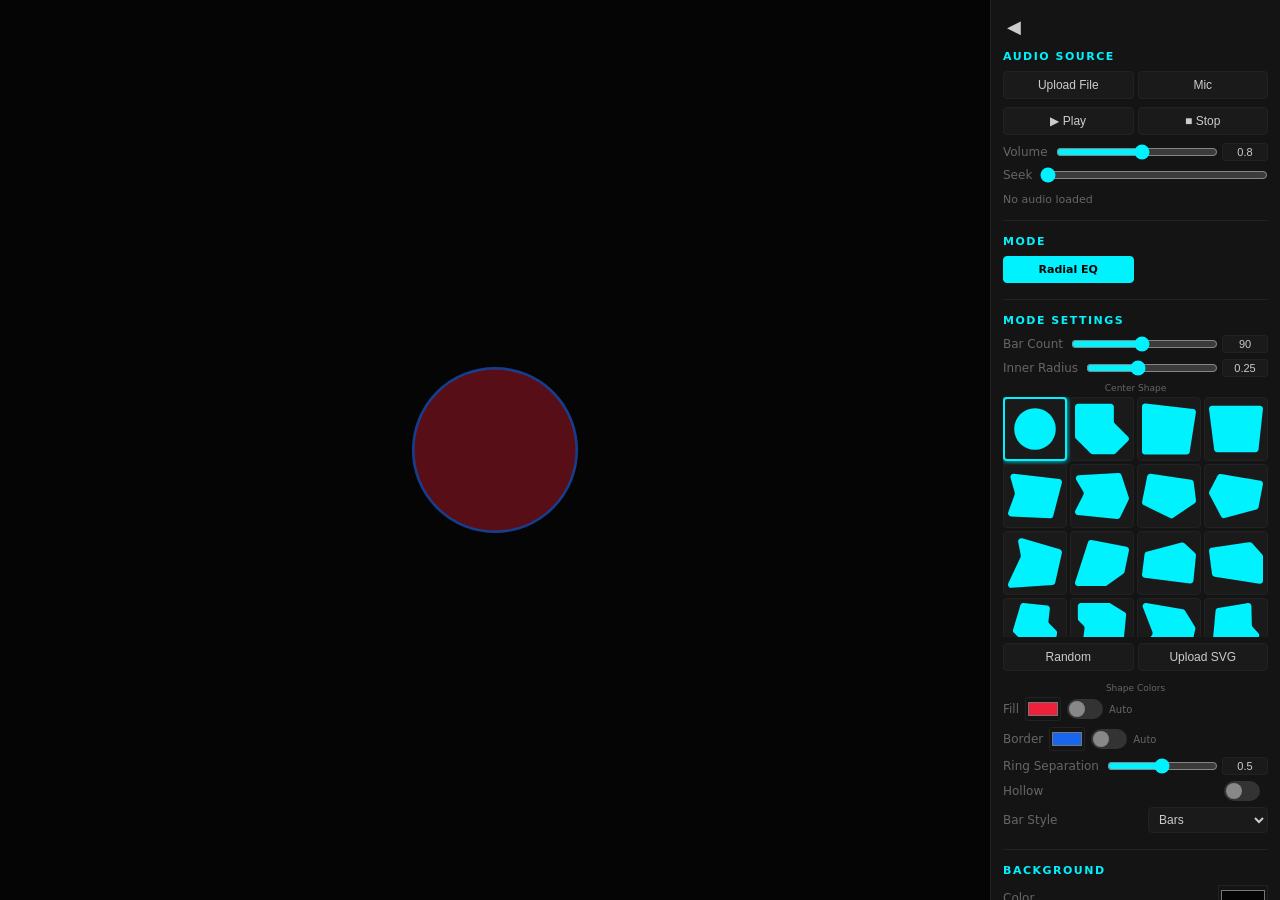
==== index.html @ 2e1327be "Initial commit" ====
<!DOCTYPE html>
<html lang="en">
<head>
    <meta charset="UTF-8">
    <meta name="viewport" content="width=device-width, initial-scale=1.0">
    <meta http-equiv="Cache-Control" content="no-cache, no-store, must-revalidate">
    <meta http-equiv="Pragma" content="no-cache">
    <meta http-equiv="Expires" content="0">
    <title>Twill 9000 Stage</title>
    <link rel="icon" type="image/svg+xml" href="data:image/svg+xml,<svg xmlns='http://www.w3.org/2000/svg' viewBox='0 0 100 100'><text y='.9em' font-size='90'>🎵</text></svg>">
    <link rel="stylesheet" href="css/visualizer.css">
</head>
<body>
    <canvas id="canvas"></canvas>
    <div id="sidebar">
        <button id="toggle-sidebar" title="Toggle sidebar">◀</button>
        <div class="panel-content">

        <div class="section">
            <h3>Audio Source</h3>
            <div class="btn-row">
                <button class="btn" id="btn-upload">Upload File</button>
                <button class="btn" id="btn-mic">Mic</button>
            </div>
            <div class="btn-row">
                <button class="btn" id="btn-play">▶ Play</button>
                <button class="btn" id="btn-stop">■ Stop</button>
            </div>
            <div class="row"><label>Volume</label><input type="range" id="vol-slider" min="0" max="1.5" step="0.05" value="0.8"><input type="number" id="vol-slider-num" min="0" max="1.5" step="0.05" value="0.8"></div>
            <div class="row"><label>Seek</label><input type="range" id="seek-bar" min="0" max="100" value="0" step="0.1"></div>
            <div class="status" id="status-text">No audio loaded</div>
            <input type="file" id="file-input" accept="audio/*,.json">
        </div>

        <div class="section">
            <h3>Mode</h3>
            <div class="mode-grid" id="mode-grid"></div>
        </div>

        <div class="section" id="mode-settings-section">
            <h3>Mode Settings</h3>
            <div class="mode-settings active" data-mode="0">
                <div class="row"><label>Bar Count</label><input type="range" id="s-radial-bars" min="6" max="180" step="2" value="90"><input type="number" id="s-radial-bars-num" min="6" max="180" step="2" value="90"></div>
                <div class="row"><label>Inner Radius</label><input type="range" id="s-radial-radius" min="0.1" max="0.5" step="0.05" value="0.25"><input type="number" id="s-radial-radius-num" min="0.1" max="0.5" step="0.05" value="0.25"></div>
                <div class="shape-label">Center Shape</div>
                <div class="shape-grid" id="shape-grid"></div>
                <div class="btn-row">
                    <button class="btn" id="btn-shape-random">Random</button>
                    <button class="btn" id="btn-shape-upload">Upload SVG</button>
                </div>
                <input type="file" id="svg-file-input" accept=".svg" style="display:none;">
                <div class="shape-label" style="margin-top:8px;">Shape Colors</div>
                <div class="color-row">
                    <label>Fill</label>
                    <input type="color" id="s-shape-fill-color" value="#ef213a">
                    <label class="toggle"><input type="checkbox" id="s-shape-fill-auto"><span></span></label>
                    <label style="font-size:10px;color:var(--dim)">Auto</label>
                </div>
                <div class="color-row">
                    <label>Border</label>
                    <input type="color" id="s-shape-stroke-color" value="#1866ee">
                    <label class="toggle"><input type="checkbox" id="s-shape-stroke-auto"><span></span></label>
                    <label style="font-size:10px;color:var(--dim)">Auto</label>
                </div>
                <div class="row"><label>Ring Separation</label><input type="range" id="s-ring-separation" min="0" max="1" step="0.05" value="0.5"><input type="number" id="s-ring-separation-num" min="0" max="1" step="0.05" value="0.5"></div>
                <div class="row"><label>Hollow</label><label class="toggle"><input type="checkbox" id="s-hollow"><span></span></label></div>
                <div class="row"><label>Bar Style</label>
                    <select id="s-bar-style">
                        <option value="bars">Bars</option>
                        <option value="mirror">Mirror</option>
                    </select>
                </div>
            </div>
        </div>

        <div class="section">
            <h3>Background</h3>
            <div class="row"><label>Color</label><input type="color" id="s-bg-color" value="#050505" style="width:50px;height:26px;border:1px solid var(--border);background:none;cursor:pointer;"></div>
            <button class="btn" id="btn-bg-image">Set Background Image</button>
            <button class="btn" id="btn-bg-clear" style="display:none;">Clear Background Image</button>
            <input type="file" id="bg-file-input" accept="image/*">
        </div>

        <div class="section">
            <h3>Visual FX</h3>
            <div class="row"><label>Show Bars</label><label class="toggle"><input type="checkbox" id="s-fx-show-bars" checked><span></span></label></div>
            <div class="row"><label>Rotate</label><label class="toggle"><input type="checkbox" id="s-fx-rotate"><span></span></label></div>
            <div class="row"><label>Rotate Speed</label><input type="range" id="s-fx-rotate-speed" min="0.05" max="2.0" step="0.05" value="0.3"><input type="number" id="s-fx-rotate-speed-num" min="0.05" max="2.0" step="0.05" value="0.3"></div>
            <div class="row"><label>Glow</label><label class="toggle"><input type="checkbox" id="s-fx-glow"><span></span></label></div>
            <div class="row"><label>Glow Strength</label><input type="range" id="s-fx-glow-strength" min="5" max="60" step="1" value="20"><input type="number" id="s-fx-glow-strength-num" min="5" max="60" step="1" value="20"></div>
            <div class="row"><label>Motion Trails</label><label class="toggle"><input type="checkbox" id="s-fx-trails"><span></span></label></div>
            <div class="row"><label>Trail Fade</label><input type="range" id="s-fx-trail-alpha" min="0.02" max="0.4" step="0.01" value="0.12"><input type="number" id="s-fx-trail-alpha-num" min="0.02" max="0.4" step="0.01" value="0.12"></div>
            <div class="row"><label>Pulse Rings</label><label class="toggle"><input type="checkbox" id="s-fx-pulse-rings"><span></span></label></div>
            <div class="row"><label>Particles</label><label class="toggle"><input type="checkbox" id="s-fx-particles"><span></span></label></div>
            <div class="row"><label>Gradient Bars</label><label class="toggle"><input type="checkbox" id="s-fx-gradient-bars"><span></span></label></div>
            <div class="row"><label>Bar Width</label><input type="range" id="s-fx-bar-width" min="1" max="30" step="1" value="4"><input type="number" id="s-fx-bar-width-num" min="1" max="30" step="1" value="4"></div>
            <div class="row"><label>Rounded Bars</label><label class="toggle"><input type="checkbox" id="s-fx-rounded-bars"><span></span></label></div>
            <div class="row"><label>Vignette</label><label class="toggle"><input type="checkbox" id="s-fx-vignette"><span></span></label></div>
            <div class="row"><label>BG Pulse</label><label class="toggle"><input type="checkbox" id="s-fx-bg-pulse"><span></span></label></div>
        </div>

        <div class="section">
            <h3>Voice / Audio</h3>
            <div class="row"><label>Voice Mode</label><label class="toggle"><input type="checkbox" id="s-voice-mode" checked><span></span></label></div>
            <div class="row"><label>Sensitivity</label><input type="range" id="s-sensitivity" min="0.1" max="4.0" step="0.1" value="1.5"><input type="number" id="s-sensitivity-num" min="0.1" max="4.0" step="0.1" value="1.5"></div>
            <div class="row"><label>Smoothing</label><input type="range" id="s-smoothing" min="0.5" max="0.98" step="0.01" value="0.92"><input type="number" id="s-smoothing-num" min="0.5" max="0.98" step="0.01" value="0.92"></div>
            <div class="row"><label>Palette</label>
                <select id="s-palette">
                    <option value="cyan">Cyan / Pink</option>
                    <option value="fire">Fire</option>
                    <option value="ocean">Ocean</option>
                    <option value="sunset">Sunset</option>
                    <option value="arctic">Arctic</option>
                    <option value="gold">Gold</option>
                    <option value="white">White</option>
                </select>
            </div>
        </div>

        <div class="section">
            <h3>Export</h3>
            <button class="btn" id="btn-screenshot">Screenshot (PNG)</button>
            <button class="btn" id="btn-screenshot-alpha">Screenshot (Transparent)</button>
            <button class="btn" id="btn-record-video">Record Video</button>
            <button class="btn" id="btn-record-png">Record PNG Sequence</button>
            <button class="btn" id="btn-export-json">Export Frame Data (JSON)</button>
            <div class="status" id="export-status"></div>
        </div>

        <div class="status" style="text-align:center;margin-top:8px;">Twill 9000 Stage v3.0</div>
        </div>
    </div>

    <div id="drop-overlay">Drop audio file here</div>
    <div id="toast-container"></div>

    <!-- Scripts loaded in dependency order -->
    <script src="js/config.js"></script>
    <script src="js/audio.js"></script>
    <script src="js/visualizer-engine.js"></script>
    <script src="js/exporter.js"></script>
    <script src="js/ui.js"></script>
    <script src="js/app.js"></script>
</body>
</html>
---- css/visualizer.css ----
/* ============================================================
   VISUALIZER APP STYLES - Twill 9000
   ============================================================ */

* { margin:0; padding:0; box-sizing:border-box; }
:root { --bg:#0a0a0a; --panel:#141414; --border:#222; --text:#ccc; --dim:#666; --accent:#00f2ff; }
body { background:var(--bg); color:var(--text); font-family:'Segoe UI',system-ui,sans-serif; display:flex; flex-direction:row; height:100vh; overflow:hidden; width:100vw; }
#canvas { flex:1; display:block; background:#000; min-width:0; }
#sidebar { width:290px; min-width:290px; background:var(--panel); border-left:1px solid var(--border); overflow-y:auto; flex-shrink:0; padding:12px; font-size:13px; z-index:10; }
#sidebar.collapsed { width:40px; padding:4px; }
#sidebar.collapsed .panel-content { display:none; }
#toggle-sidebar { background:none; border:none; color:var(--text); cursor:pointer; font-size:18px; display:block; margin-bottom:8px; padding:4px; }
.section { margin-bottom:14px; border-bottom:1px solid var(--border); padding-bottom:10px; }
.section:last-child { border-bottom:none; }
.section h3 { font-size:11px; text-transform:uppercase; letter-spacing:1.5px; color:var(--accent); margin-bottom:8px; font-weight:700; }
.row { display:flex; justify-content:space-between; align-items:center; margin-bottom:6px; flex-wrap:nowrap; }
.row label { font-size:12px; color:var(--dim); flex-shrink:0; margin-right:8px; }
.row select { background:#1a1a1a; color:var(--text); border:1px solid var(--border); border-radius:4px; padding:4px 6px; font-size:12px; width:120px; }
.row input[type=range] { flex:1; min-width:50px; accent-color:var(--accent); }
.row input[type=number] { width:46px; flex-shrink:0; background:#1a1a1a; color:var(--text); border:1px solid var(--border); border-radius:3px; padding:2px 3px; font-size:11px; text-align:center; margin-left:4px; -moz-appearance:textfield; }
.row input[type=number]::-webkit-inner-spin-button, .row input[type=number]::-webkit-outer-spin-button { -webkit-appearance:none; margin:0; }
.btn { background:#1a1a1a; color:var(--text); border:1px solid var(--border); border-radius:4px; padding:6px 10px; cursor:pointer; font-size:12px; width:100%; margin-bottom:4px; text-align:center; }
.btn:hover { background:#252525; border-color:var(--accent); }
.btn.active { background:var(--accent); color:#000; border-color:var(--accent); }
.btn-row { display:flex; gap:4px; margin-bottom:4px; }
.btn-row .btn { flex:1; }
.mode-grid { display:grid; grid-template-columns:1fr 1fr; gap:4px; margin-bottom:6px; }
.mode-btn { background:#1a1a1a; border:1px solid var(--border); border-radius:4px; padding:6px 4px; cursor:pointer; color:var(--text); font-size:11px; text-align:center; }
.mode-btn:hover { border-color:var(--accent); }
.mode-btn.active { background:var(--accent); color:#000; border-color:var(--accent); font-weight:700; }
.shape-grid { display:grid; grid-template-columns:repeat(4, 1fr); gap:3px; margin-bottom:6px; max-height:240px; overflow-y:auto; }
.shape-thumb { background:#1a1a1a; border:1px solid var(--border); border-radius:4px; padding:4px; cursor:pointer; display:flex; align-items:center; justify-content:center; aspect-ratio:1; color:var(--shape-color, var(--accent)); }
.shape-thumb:hover { border-color:var(--accent); }
.shape-thumb.active { border-color:var(--accent); border-width:2px; box-shadow:0 0 6px var(--accent); }
.shape-thumb svg { width:100%; height:100%; }
.shape-label { font-size:9px; color:var(--dim); text-align:center; margin-bottom:4px; }
.color-row { display:flex; align-items:center; gap:6px; margin-bottom:6px; }
.color-row label { font-size:12px; color:var(--dim); flex-shrink:0; }
.color-row input[type=color] { width:36px; height:24px; border:1px solid var(--border); background:none; cursor:pointer; border-radius:3px; }
.toggle { position:relative; width:36px; height:20px; }
.toggle input { display:none; }
.toggle span { position:absolute; inset:0; background:#333; border-radius:10px; cursor:pointer; transition:.2s; }
.toggle span:after { content:''; position:absolute; width:16px; height:16px; border-radius:50%; background:#888; left:2px; top:2px; transition:.2s; }
.toggle input:checked+span { background:var(--accent); }
.toggle input:checked+span:after { transform:translateX(16px); background:#fff; }
.status { font-size:11px; color:var(--dim); padding:4px 0; }
.mode-settings { display:none; }
.mode-settings.active { display:block; }
input[type=file] { display:none; }
#toast-container { position:fixed; top:12px; right:310px; z-index:100; }
.toast { background:#222; color:#fff; padding:8px 14px; border-radius:4px; margin-bottom:6px; font-size:12px; animation:fadeout 3s forwards; }
@keyframes fadeout { 0%,70%{opacity:1} 100%{opacity:0} }
#drop-overlay { display:none; position:fixed; inset:0; background:rgba(0,242,255,0.08); border:3px dashed var(--accent); z-index:200; align-items:center; justify-content:center; font-size:20px; color:var(--accent); }
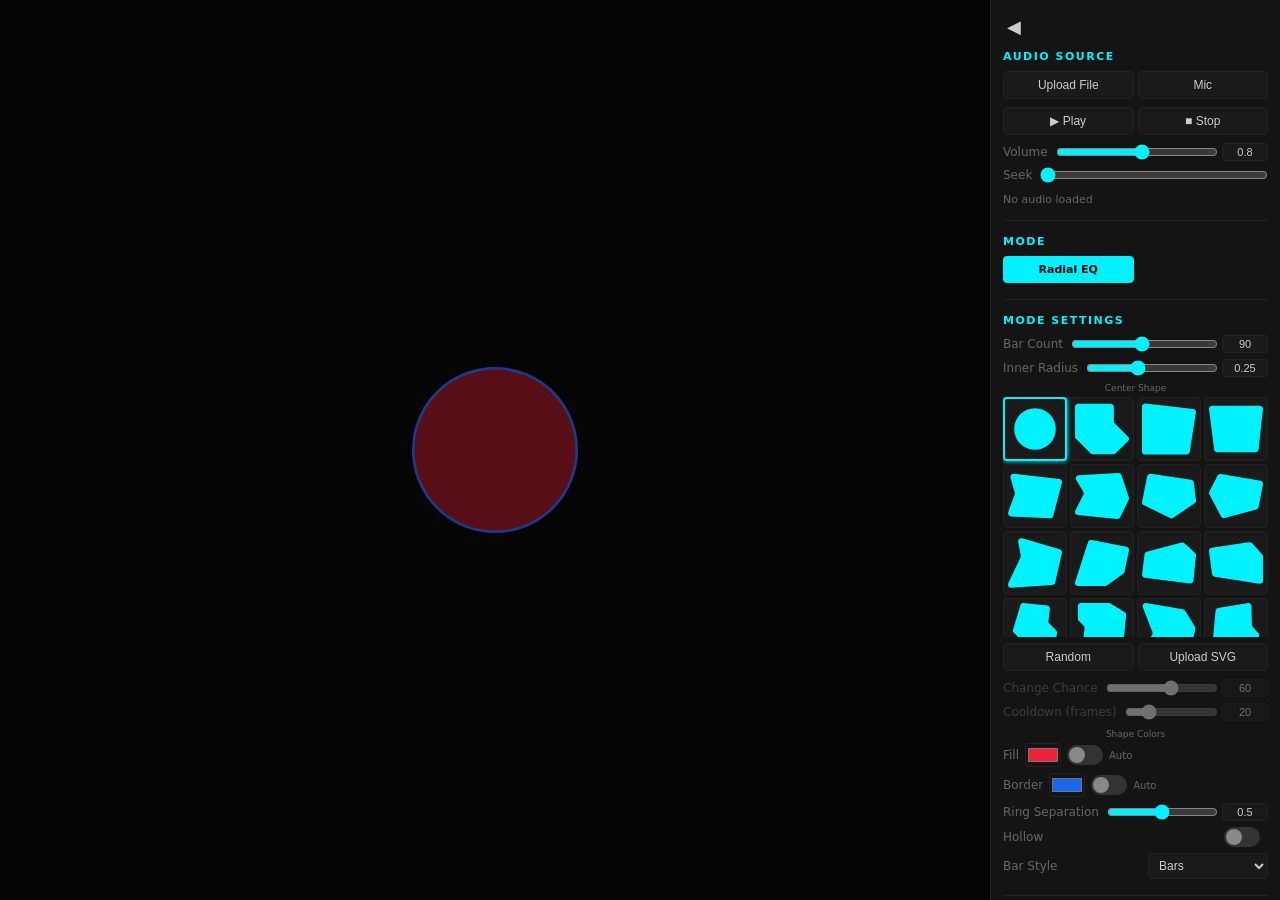
==== commit 4b683458: "Refine random shape controls and gating" ====
--- a/index.html
+++ b/index.html
@@ -48,6 +48,8 @@
                     <button class="btn" id="btn-shape-random">Random</button>
                     <button class="btn" id="btn-shape-upload">Upload SVG</button>
                 </div>
+                <div class="row" id="row-random-change-chance"><label>Change Chance</label><input type="range" id="s-random-change-chance" min="0" max="100" step="1" value="60"><input type="number" id="s-random-change-chance-num" min="0" max="100" step="1" value="60"></div>
+                <div class="row" id="row-random-change-cooldown"><label>Cooldown (frames)</label><input type="range" id="s-random-change-cooldown" min="1" max="90" step="1" value="20"><input type="number" id="s-random-change-cooldown-num" min="1" max="90" step="1" value="20"></div>
                 <input type="file" id="svg-file-input" accept=".svg" style="display:none;">
                 <div class="shape-label" style="margin-top:8px;">Shape Colors</div>
                 <div class="color-row">
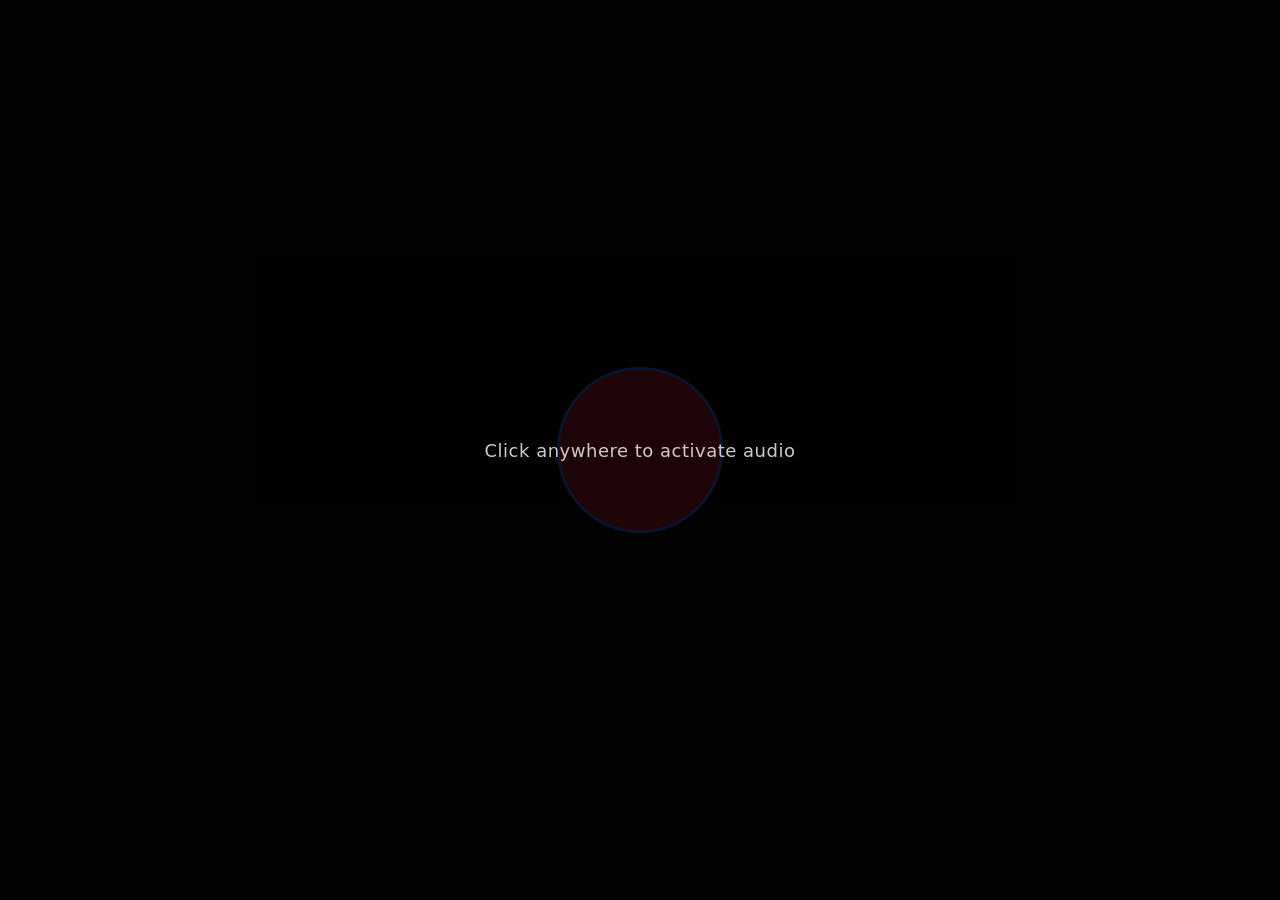
==== commit 619ea1b7: "feat: split stage and control surfaces, add postMessage bridge Splits Twill 9000 into two entrypoint" ====
--- a/index.html
+++ b/index.html
@@ -3,145 +3,46 @@
 <head>
     <meta charset="UTF-8">
     <meta name="viewport" content="width=device-width, initial-scale=1.0">
-    <meta http-equiv="Cache-Control" content="no-cache, no-store, must-revalidate">
-    <meta http-equiv="Pragma" content="no-cache">
-    <meta http-equiv="Expires" content="0">
-    <title>Twill 9000 Stage</title>
-    <link rel="icon" type="image/svg+xml" href="data:image/svg+xml,<svg xmlns='http://www.w3.org/2000/svg' viewBox='0 0 100 100'><text y='.9em' font-size='90'>🎵</text></svg>">
-    <link rel="stylesheet" href="css/visualizer.css">
+    <title>Twill 9000</title>
+    <!--
+        Twill 9000 has two surfaces:
+          /stage.html   - audience-facing canvas, no chrome
+          /control.html - authoring UI (shape picker, FX, export)
+
+        By default, `/` redirects to /stage.html so that any tool
+        (e.g. interactive_presenter's AI_VISUALIZER_URL) pointing at
+        the root lands on the clean audience surface. Append
+        ?mode=control to route to the authoring UI instead.
+    -->
+    <script>
+        (function () {
+            var params = new URLSearchParams(window.location.search);
+            var mode = params.get('mode');
+            var target = mode === 'control' ? 'control.html' : 'stage.html';
+            // Preserve the rest of the query string.
+            params.delete('mode');
+            var suffix = params.toString();
+            window.location.replace(target + (suffix ? '?' + suffix : ''));
+        })();
+    </script>
+    <meta http-equiv="refresh" content="0; url=stage.html">
+    <style>
+        body {
+            margin: 0; padding: 0;
+            display: flex; align-items: center; justify-content: center;
+            height: 100vh;
+            font-family: system-ui, -apple-system, 'Segoe UI', sans-serif;
+            background: #0a0a0a; color: #ccc;
+        }
+        a { color: #00f2ff; text-decoration: none; margin: 0 12px; }
+        a:hover { text-decoration: underline; }
+    </style>
 </head>
 <body>
-    <canvas id="canvas"></canvas>
-    <div id="sidebar">
-        <button id="toggle-sidebar" title="Toggle sidebar">◀</button>
-        <div class="panel-content">
-
-        <div class="section">
-            <h3>Audio Source</h3>
-            <div class="btn-row">
-                <button class="btn" id="btn-upload">Upload File</button>
-                <button class="btn" id="btn-mic">Mic</button>
-            </div>
-            <div class="btn-row">
-                <button class="btn" id="btn-play">▶ Play</button>
-                <button class="btn" id="btn-stop">■ Stop</button>
-            </div>
-            <div class="row"><label>Volume</label><input type="range" id="vol-slider" min="0" max="1.5" step="0.05" value="0.8"><input type="number" id="vol-slider-num" min="0" max="1.5" step="0.05" value="0.8"></div>
-            <div class="row"><label>Seek</label><input type="range" id="seek-bar" min="0" max="100" value="0" step="0.1"></div>
-            <div class="status" id="status-text">No audio loaded</div>
-            <input type="file" id="file-input" accept="audio/*,.json">
-        </div>
-
-        <div class="section">
-            <h3>Mode</h3>
-            <div class="mode-grid" id="mode-grid"></div>
-        </div>
-
-        <div class="section" id="mode-settings-section">
-            <h3>Mode Settings</h3>
-            <div class="mode-settings active" data-mode="0">
-                <div class="row"><label>Bar Count</label><input type="range" id="s-radial-bars" min="6" max="180" step="2" value="90"><input type="number" id="s-radial-bars-num" min="6" max="180" step="2" value="90"></div>
-                <div class="row"><label>Inner Radius</label><input type="range" id="s-radial-radius" min="0.1" max="0.5" step="0.05" value="0.25"><input type="number" id="s-radial-radius-num" min="0.1" max="0.5" step="0.05" value="0.25"></div>
-                <div class="shape-label">Center Shape</div>
-                <div class="shape-grid" id="shape-grid"></div>
-                <div class="btn-row">
-                    <button class="btn" id="btn-shape-random">Random</button>
-                    <button class="btn" id="btn-shape-upload">Upload SVG</button>
-                </div>
-                <div class="row" id="row-random-change-chance"><label>Change Chance</label><input type="range" id="s-random-change-chance" min="0" max="100" step="1" value="60"><input type="number" id="s-random-change-chance-num" min="0" max="100" step="1" value="60"></div>
-                <div class="row" id="row-random-change-cooldown"><label>Cooldown (frames)</label><input type="range" id="s-random-change-cooldown" min="1" max="90" step="1" value="20"><input type="number" id="s-random-change-cooldown-num" min="1" max="90" step="1" value="20"></div>
-                <input type="file" id="svg-file-input" accept=".svg" style="display:none;">
-                <div class="shape-label" style="margin-top:8px;">Shape Colors</div>
-                <div class="color-row">
-                    <label>Fill</label>
-                    <input type="color" id="s-shape-fill-color" value="#ef213a">
-                    <label class="toggle"><input type="checkbox" id="s-shape-fill-auto"><span></span></label>
-                    <label style="font-size:10px;color:var(--dim)">Auto</label>
-                </div>
-                <div class="color-row">
-                    <label>Border</label>
-                    <input type="color" id="s-shape-stroke-color" value="#1866ee">
-                    <label class="toggle"><input type="checkbox" id="s-shape-stroke-auto"><span></span></label>
-                    <label style="font-size:10px;color:var(--dim)">Auto</label>
-                </div>
-                <div class="row"><label>Ring Separation</label><input type="range" id="s-ring-separation" min="0" max="1" step="0.05" value="0.5"><input type="number" id="s-ring-separation-num" min="0" max="1" step="0.05" value="0.5"></div>
-                <div class="row"><label>Hollow</label><label class="toggle"><input type="checkbox" id="s-hollow"><span></span></label></div>
-                <div class="row"><label>Bar Style</label>
-                    <select id="s-bar-style">
-                        <option value="bars">Bars</option>
-                        <option value="mirror">Mirror</option>
-                    </select>
-                </div>
-            </div>
-        </div>
-
-        <div class="section">
-            <h3>Background</h3>
-            <div class="row"><label>Color</label><input type="color" id="s-bg-color" value="#050505" style="width:50px;height:26px;border:1px solid var(--border);background:none;cursor:pointer;"></div>
-            <button class="btn" id="btn-bg-image">Set Background Image</button>
-            <button class="btn" id="btn-bg-clear" style="display:none;">Clear Background Image</button>
-            <input type="file" id="bg-file-input" accept="image/*">
-        </div>
-
-        <div class="section">
-            <h3>Visual FX</h3>
-            <div class="row"><label>Show Bars</label><label class="toggle"><input type="checkbox" id="s-fx-show-bars" checked><span></span></label></div>
-            <div class="row"><label>Rotate</label><label class="toggle"><input type="checkbox" id="s-fx-rotate"><span></span></label></div>
-            <div class="row"><label>Rotate Speed</label><input type="range" id="s-fx-rotate-speed" min="0.05" max="2.0" step="0.05" value="0.3"><input type="number" id="s-fx-rotate-speed-num" min="0.05" max="2.0" step="0.05" value="0.3"></div>
-            <div class="row"><label>Glow</label><label class="toggle"><input type="checkbox" id="s-fx-glow"><span></span></label></div>
-            <div class="row"><label>Glow Strength</label><input type="range" id="s-fx-glow-strength" min="5" max="60" step="1" value="20"><input type="number" id="s-fx-glow-strength-num" min="5" max="60" step="1" value="20"></div>
-            <div class="row"><label>Motion Trails</label><label class="toggle"><input type="checkbox" id="s-fx-trails"><span></span></label></div>
-            <div class="row"><label>Trail Fade</label><input type="range" id="s-fx-trail-alpha" min="0.02" max="0.4" step="0.01" value="0.12"><input type="number" id="s-fx-trail-alpha-num" min="0.02" max="0.4" step="0.01" value="0.12"></div>
-            <div class="row"><label>Pulse Rings</label><label class="toggle"><input type="checkbox" id="s-fx-pulse-rings"><span></span></label></div>
-            <div class="row"><label>Particles</label><label class="toggle"><input type="checkbox" id="s-fx-particles"><span></span></label></div>
-            <div class="row"><label>Gradient Bars</label><label class="toggle"><input type="checkbox" id="s-fx-gradient-bars"><span></span></label></div>
-            <div class="row"><label>Bar Width</label><input type="range" id="s-fx-bar-width" min="1" max="30" step="1" value="4"><input type="number" id="s-fx-bar-width-num" min="1" max="30" step="1" value="4"></div>
-            <div class="row"><label>Rounded Bars</label><label class="toggle"><input type="checkbox" id="s-fx-rounded-bars"><span></span></label></div>
-            <div class="row"><label>Vignette</label><label class="toggle"><input type="checkbox" id="s-fx-vignette"><span></span></label></div>
-            <div class="row"><label>BG Pulse</label><label class="toggle"><input type="checkbox" id="s-fx-bg-pulse"><span></span></label></div>
-        </div>
-
-        <div class="section">
-            <h3>Voice / Audio</h3>
-            <div class="row"><label>Voice Mode</label><label class="toggle"><input type="checkbox" id="s-voice-mode" checked><span></span></label></div>
-            <div class="row"><label>Sensitivity</label><input type="range" id="s-sensitivity" min="0.1" max="4.0" step="0.1" value="1.5"><input type="number" id="s-sensitivity-num" min="0.1" max="4.0" step="0.1" value="1.5"></div>
-            <div class="row"><label>Smoothing</label><input type="range" id="s-smoothing" min="0.5" max="0.98" step="0.01" value="0.92"><input type="number" id="s-smoothing-num" min="0.5" max="0.98" step="0.01" value="0.92"></div>
-            <div class="row"><label>Palette</label>
-                <select id="s-palette">
-                    <option value="cyan">Cyan / Pink</option>
-                    <option value="fire">Fire</option>
-                    <option value="ocean">Ocean</option>
-                    <option value="sunset">Sunset</option>
-                    <option value="arctic">Arctic</option>
-                    <option value="gold">Gold</option>
-                    <option value="white">White</option>
-                </select>
-            </div>
-        </div>
-
-        <div class="section">
-            <h3>Export</h3>
-            <button class="btn" id="btn-screenshot">Screenshot (PNG)</button>
-            <button class="btn" id="btn-screenshot-alpha">Screenshot (Transparent)</button>
-            <button class="btn" id="btn-record-video">Record Video</button>
-            <button class="btn" id="btn-record-png">Record PNG Sequence</button>
-            <button class="btn" id="btn-export-json">Export Frame Data (JSON)</button>
-            <div class="status" id="export-status"></div>
-        </div>
-
-        <div class="status" style="text-align:center;margin-top:8px;">Twill 9000 Stage v3.0</div>
-        </div>
+    <div>
+        Twill 9000 &middot;
+        <a href="stage.html">Stage</a>
+        <a href="control.html">Control</a>
     </div>
-
-    <div id="drop-overlay">Drop audio file here</div>
-    <div id="toast-container"></div>
-
-    <!-- Scripts loaded in dependency order -->
-    <script src="js/config.js"></script>
-    <script src="js/audio.js"></script>
-    <script src="js/visualizer-engine.js"></script>
-    <script src="js/exporter.js"></script>
-    <script src="js/ui.js"></script>
-    <script src="js/app.js"></script>
 </body>
 </html>
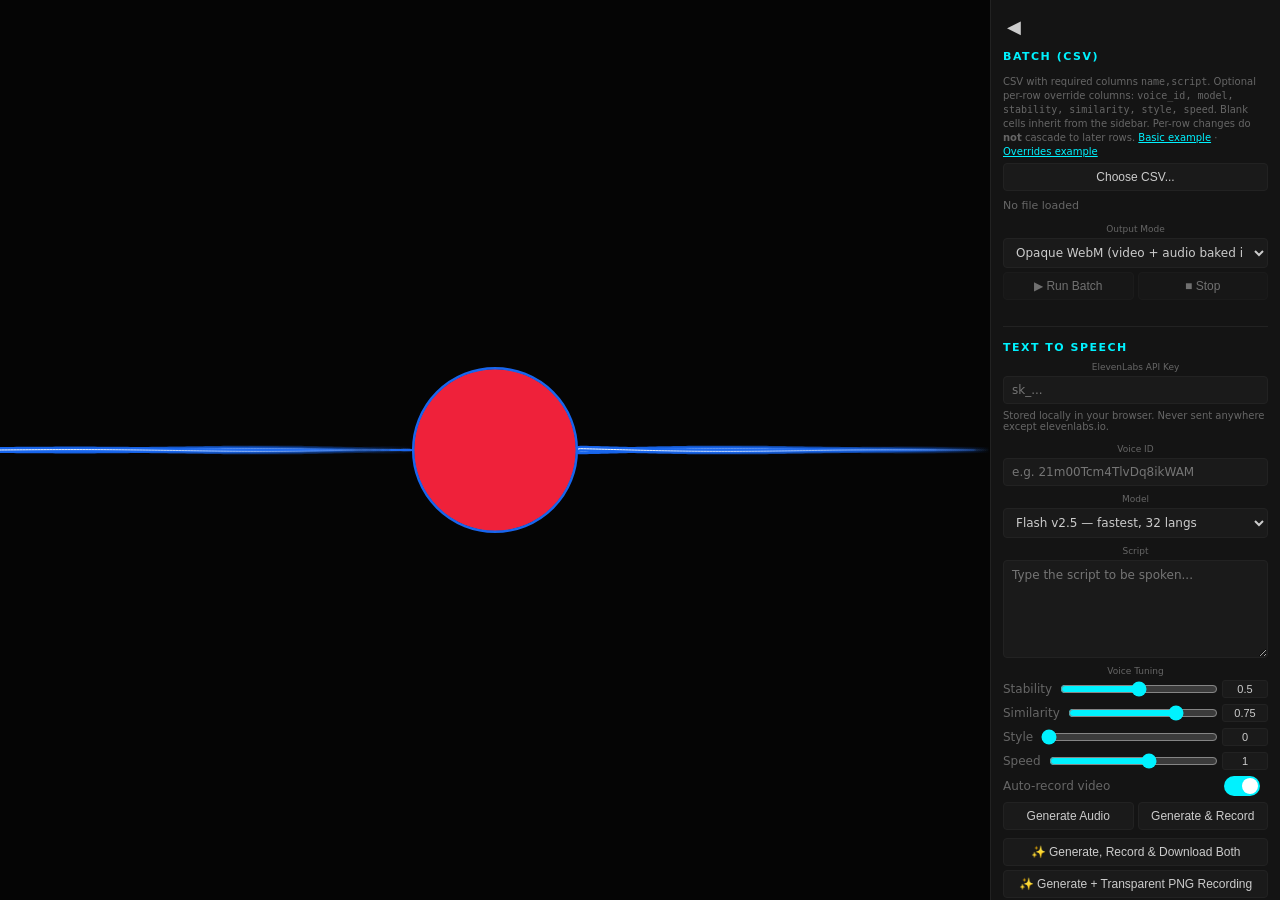
==== commit ffbc9f1f: "Add ElevenLabs TTS, batch processing, and chromakey workflow Ship a complete script-to-video pipelin" ====
--- a/index.html
+++ b/index.html
@@ -3,46 +3,294 @@
 <head>
     <meta charset="UTF-8">
     <meta name="viewport" content="width=device-width, initial-scale=1.0">
-    <title>Twill 9000</title>
-    <!--
-        Twill 9000 has two surfaces:
-          /stage.html   - audience-facing canvas, no chrome
-          /control.html - authoring UI (shape picker, FX, export)
-
-        By default, `/` redirects to /stage.html so that any tool
-        (e.g. interactive_presenter's AI_VISUALIZER_URL) pointing at
-        the root lands on the clean audience surface. Append
-        ?mode=control to route to the authoring UI instead.
-    -->
-    <script>
-        (function () {
-            var params = new URLSearchParams(window.location.search);
-            var mode = params.get('mode');
-            var target = mode === 'control' ? 'control.html' : 'stage.html';
-            // Preserve the rest of the query string.
-            params.delete('mode');
-            var suffix = params.toString();
-            window.location.replace(target + (suffix ? '?' + suffix : ''));
-        })();
-    </script>
-    <meta http-equiv="refresh" content="0; url=stage.html">
-    <style>
-        body {
-            margin: 0; padding: 0;
-            display: flex; align-items: center; justify-content: center;
-            height: 100vh;
-            font-family: system-ui, -apple-system, 'Segoe UI', sans-serif;
-            background: #0a0a0a; color: #ccc;
-        }
-        a { color: #00f2ff; text-decoration: none; margin: 0 12px; }
-        a:hover { text-decoration: underline; }
-    </style>
+    <meta http-equiv="Cache-Control" content="no-cache, no-store, must-revalidate">
+    <meta http-equiv="Pragma" content="no-cache">
+    <meta http-equiv="Expires" content="0">
+    <title>Twill 9000 Stage</title>
+    <link rel="icon" type="image/svg+xml" href="data:image/svg+xml,<svg xmlns='http://www.w3.org/2000/svg' viewBox='0 0 100 100'><text y='.9em' font-size='90'>🎵</text></svg>">
+    <link rel="stylesheet" href="css/visualizer.css">
 </head>
 <body>
-    <div>
-        Twill 9000 &middot;
-        <a href="stage.html">Stage</a>
-        <a href="control.html">Control</a>
+    <canvas id="canvas"></canvas>
+    <div id="sidebar">
+        <button id="toggle-sidebar" title="Toggle sidebar">◀</button>
+        <div class="panel-content">
+
+        <div class="section">
+            <h3>Batch (CSV)</h3>
+            <div class="status" style="font-size:10px;line-height:1.4;">CSV with required columns <code>name,script</code>. Optional per-row override columns: <code>voice_id, model, stability, similarity, style, speed</code>. Blank cells inherit from the sidebar. Per-row changes do <b>not</b> cascade to later rows. <a href="batch-example.csv" download style="color:var(--accent);">Basic example</a> · <a href="batch-example-overrides.csv" download style="color:var(--accent);">Overrides example</a></div>
+            <button class="btn" id="btn-batch-choose">Choose CSV...</button>
+            <input type="file" id="batch-file-input" accept=".csv,text/csv">
+            <div class="status" id="batch-file-status" style="font-size:11px;">No file loaded</div>
+
+            <div class="shape-label" style="margin-top:8px;">Output Mode</div>
+            <select id="batch-mode" class="tts-input">
+                <option value="mp3">MP3 only (fastest, no video)</option>
+                <option value="webm" selected>Opaque WebM (video + audio baked in)</option>
+                <option value="png">Transparent PNG ZIP + MP3 (needs convert-all.sh)</option>
+            </select>
+
+            <div class="btn-row">
+                <button class="btn" id="btn-batch-run" disabled>▶ Run Batch</button>
+                <button class="btn" id="btn-batch-stop" disabled>■ Stop</button>
+            </div>
+
+            <div class="status" id="batch-progress" style="font-size:11px;line-height:1.4;"></div>
+            <progress id="batch-progress-bar" value="0" max="1" style="width:100%;display:none;height:8px;margin-top:4px;"></progress>
+
+            <div id="batch-post" style="display:none;margin-top:8px;">
+                <div class="shape-label">Post-Batch Script</div>
+                <select id="batch-convert-target" class="tts-input">
+                    <option value="mov">.mov (HEVC alpha — Keynote/QuickTime)</option>
+                    <option value="webm">.webm (VP9 alpha — Chrome/Slides)</option>
+                    <option value="mp4">.mp4 (H.264 opaque — universal)</option>
+                </select>
+                <button class="btn" id="btn-batch-download-script">Download script</button>
+                <div class="status" style="font-size:10px;line-height:1.4;">PNG-mode batches: unzips + muxes each clip with its MP3. WebM-mode batches (with chromakey preset): chromakeys the green out to a transparent video. Run the script with <code>bash script.sh</code> in the folder where the recordings are. Requires <code>ffmpeg</code>.</div>
+            </div>
+        </div>
+
+        <div class="section">
+            <h3>Text to Speech</h3>
+            <div class="shape-label">ElevenLabs API Key</div>
+            <input type="password" id="tts-api-key" class="tts-input" placeholder="sk_..." autocomplete="off">
+            <div class="status" style="font-size:10px;margin-top:-2px;">Stored locally in your browser. Never sent anywhere except elevenlabs.io.</div>
+            <div class="shape-label" style="margin-top:8px;">Voice ID</div>
+            <input type="text" id="tts-voice-id" class="tts-input" placeholder="e.g. 21m00Tcm4TlvDq8ikWAM" autocomplete="off">
+            <div class="shape-label" style="margin-top:8px;">Model</div>
+            <select id="tts-model" class="tts-input">
+                <option value="eleven_flash_v2_5" selected>Flash v2.5 — fastest, 32 langs</option>
+                <option value="eleven_v3">v3 — most expressive, 70+ langs</option>
+                <option value="eleven_multilingual_v2">Multilingual v2 — high quality, 29 langs</option>
+                <option value="eleven_flash_v2">Flash v2 — fastest, English only</option>
+            </select>
+            <div class="shape-label" style="margin-top:8px;">Script</div>
+            <textarea id="tts-script" class="tts-input tts-textarea" placeholder="Type the script to be spoken..." rows="5"></textarea>
+
+            <div class="shape-label" style="margin-top:8px;">Voice Tuning</div>
+            <div class="row"><label>Stability</label><input type="range" id="tts-stability" min="0" max="1" step="0.05" value="0.5"><input type="number" id="tts-stability-num" min="0" max="1" step="0.05" value="0.5"></div>
+            <div class="row"><label>Similarity</label><input type="range" id="tts-similarity" min="0" max="1" step="0.05" value="0.75"><input type="number" id="tts-similarity-num" min="0" max="1" step="0.05" value="0.75"></div>
+            <div class="row"><label>Style</label><input type="range" id="tts-style" min="0" max="1" step="0.05" value="0"><input type="number" id="tts-style-num" min="0" max="1" step="0.05" value="0"></div>
+            <div class="row"><label>Speed</label><input type="range" id="tts-speed" min="0.7" max="1.2" step="0.05" value="1"><input type="number" id="tts-speed-num" min="0.7" max="1.2" step="0.05" value="1"></div>
+
+            <div class="row"><label>Auto-record video</label><label class="toggle"><input type="checkbox" id="tts-auto-record" checked><span></span></label></div>
+            <div class="btn-row">
+                <button class="btn" id="btn-tts-generate">Generate Audio</button>
+                <button class="btn" id="btn-tts-generate-record">Generate & Record</button>
+            </div>
+            <button class="btn" id="btn-tts-one-click">✨ Generate, Record & Download Both</button>
+            <button class="btn" id="btn-tts-one-click-alpha">✨ Generate + Transparent PNG Recording</button>
+            <button class="btn" id="btn-tts-download" style="display:none;">⬇ Download MP3</button>
+            <div class="status" id="tts-status"></div>
+        </div>
+
+        <div class="section">
+            <h3>Audio Source</h3>
+            <div class="btn-row">
+                <button class="btn" id="btn-upload">Upload File</button>
+                <button class="btn" id="btn-mic">Mic</button>
+            </div>
+            <div class="btn-row">
+                <button class="btn" id="btn-play">▶ Play</button>
+                <button class="btn" id="btn-stop">■ Stop</button>
+            </div>
+            <button class="btn" id="btn-play-record">✨ Play, Record & Download Both</button>
+            <button class="btn" id="btn-play-record-alpha">✨ Play + Transparent PNG Recording</button>
+            <div class="row"><label>Volume</label><input type="range" id="vol-slider" min="0" max="1.5" step="0.05" value="0.8"><input type="number" id="vol-slider-num" min="0" max="1.5" step="0.05" value="0.8"></div>
+            <div class="row"><label>Seek</label><input type="range" id="seek-bar" min="0" max="100" value="0" step="0.1"></div>
+            <div class="status" id="status-text">No audio loaded</div>
+            <input type="file" id="file-input" accept="audio/*,.json">
+        </div>
+
+        <div class="section">
+            <h3>Center Shape</h3>
+            <div class="row"><label>Visible</label><label class="toggle"><input type="checkbox" id="s-fx-show-shape" checked><span></span></label></div>
+
+            <div class="shape-label">Pick Shape</div>
+            <div class="shape-grid" id="shape-grid"></div>
+            <div class="btn-row">
+                <button class="btn" id="btn-shape-random">Random</button>
+                <button class="btn" id="btn-shape-upload">Upload SVG</button>
+            </div>
+            <input type="file" id="svg-file-input" accept=".svg" style="display:none;">
+
+            <div class="shape-label" style="margin-top:8px;">Shape Size & Position</div>
+            <div class="row"><label>Size</label><input type="range" id="s-radial-radius" min="0.1" max="0.5" step="0.05" value="0.25"><input type="number" id="s-radial-radius-num" min="0.1" max="0.5" step="0.05" value="0.25"></div>
+            <div class="row"><label>Hollow</label><label class="toggle"><input type="checkbox" id="s-hollow"><span></span></label></div>
+            <div class="row"><label>Border Gap</label><input type="range" id="s-ring-separation" min="0" max="1" step="0.05" value="0.5"><input type="number" id="s-ring-separation-num" min="0" max="1" step="0.05" value="0.5"></div>
+
+            <div class="shape-label" style="margin-top:8px;">Shape Colors</div>
+            <div class="color-row">
+                <label>Fill</label>
+                <input type="color" id="s-shape-fill-color" value="#ef213a">
+                <label class="toggle"><input type="checkbox" id="s-shape-fill-auto"><span></span></label>
+                <label style="font-size:10px;color:var(--dim)">Auto</label>
+            </div>
+            <div class="color-row">
+                <label>Border</label>
+                <input type="color" id="s-shape-stroke-color" value="#1866ee">
+                <label class="toggle"><input type="checkbox" id="s-shape-stroke-auto"><span></span></label>
+                <label style="font-size:10px;color:var(--dim)">Auto</label>
+            </div>
+
+            <div class="shape-label" style="margin-top:8px;">Random Shape Cycling</div>
+            <div class="row"><label>Cycle Speed</label><input type="range" id="s-shape-speed" min="0.1" max="5" step="0.1" value="1"><input type="number" id="s-shape-speed-num" min="0.1" max="5" step="0.1" value="1"></div>
+            <div class="row"><label>Change Point</label><input type="range" id="s-shape-change-point" min="0.05" max="0.6" step="0.01" value="0.3"><input type="number" id="s-shape-change-point-num" min="0.05" max="0.6" step="0.01" value="0.3"></div>
+
+            <div class="shape-label" style="margin-top:8px;">Radial Equalizer</div>
+            <div class="row"><label>Show EQ</label><label class="toggle"><input type="checkbox" id="s-fx-show-bars" checked><span></span></label></div>
+            <div class="row"><label>EQ Style</label>
+                <select id="s-bar-style">
+                    <option value="bars">Outward</option>
+                    <option value="mirror">Mirror</option>
+                </select>
+            </div>
+            <div class="row"><label>Segments</label><input type="range" id="s-radial-bars" min="6" max="180" step="2" value="90"><input type="number" id="s-radial-bars-num" min="6" max="180" step="2" value="90"></div>
+            <div class="row"><label>Thickness</label><input type="range" id="s-fx-bar-width" min="1" max="30" step="1" value="4"><input type="number" id="s-fx-bar-width-num" min="1" max="30" step="1" value="4"></div>
+            <div class="row"><label>Rounded</label><label class="toggle"><input type="checkbox" id="s-fx-rounded-bars"><span></span></label></div>
+            <div class="row"><label>Gradient</label><label class="toggle"><input type="checkbox" id="s-fx-gradient-bars"><span></span></label></div>
+
+            <div class="shape-label" style="margin-top:8px;">Shape Animation</div>
+            <div class="row"><label>Rotate</label><label class="toggle"><input type="checkbox" id="s-fx-rotate"><span></span></label></div>
+            <div class="row"><label>Rotate Speed</label><input type="range" id="s-fx-rotate-speed" min="0.05" max="2.0" step="0.05" value="0.3"><input type="number" id="s-fx-rotate-speed-num" min="0.05" max="2.0" step="0.05" value="0.3"></div>
+            <div class="row"><label>Burst Rings</label><label class="toggle"><input type="checkbox" id="s-fx-pulse-rings"><span></span></label></div>
+            <div class="row"><label>Particles</label><label class="toggle"><input type="checkbox" id="s-fx-particles"><span></span></label></div>
+
+            <div class="shape-label" style="margin-top:8px;">Shape Reactivity</div>
+            <div class="row"><label>Voice Mode</label><label class="toggle"><input type="checkbox" id="s-voice-mode" checked><span></span></label></div>
+            <div class="row"><label>Sensitivity</label><input type="range" id="s-sensitivity" min="0.1" max="4.0" step="0.1" value="1.5"><input type="number" id="s-sensitivity-num" min="0.1" max="4.0" step="0.1" value="1.5"></div>
+            <div class="row"><label>Smoothing</label><input type="range" id="s-smoothing" min="0.5" max="0.98" step="0.01" value="0.92"><input type="number" id="s-smoothing-num" min="0.5" max="0.98" step="0.01" value="0.92"></div>
+        </div>
+
+        <div class="section">
+            <h3>Pulse Lines</h3>
+            <div class="row"><label>Visible</label><label class="toggle"><input type="checkbox" id="s-fx-pulse-lines" checked><span></span></label></div>
+
+            <div class="shape-label" style="margin-top:4px;">Style & Layout</div>
+            <div class="row"><label>Wave Style</label>
+                <select id="s-fx-pulse-line-style">
+                    <option value="smooth">Smooth Wave</option>
+                    <option value="sharp">Sharp Peaks</option>
+                    <option value="blocks">LED Blocks</option>
+                    <option value="helix">Double Helix</option>
+                    <option value="scatter">Sparks</option>
+                    <option value="ribbon">Ribbon Fill</option>
+                    <option value="segments">Laser Segments</option>
+                    <option value="sine">Oscilloscope</option>
+                    <option value="noise">Static / Glitch</option>
+                    <option value="heartbeat">Heartbeat EKG</option>
+                </select>
+            </div>
+            <div class="row"><label>Spread</label>
+                <select id="s-fx-pulse-line-layout">
+                    <option value="center">From Center</option>
+                    <option value="full">Full Width</option>
+                </select>
+            </div>
+            <div class="row"><label>Mirror</label><label class="toggle"><input type="checkbox" id="s-fx-pulse-line-mirror" checked><span></span></label></div>
+            <div class="row"><label>Fill Between</label><label class="toggle"><input type="checkbox" id="s-fx-pulse-line-fill" checked><span></span></label></div>
+
+            <div class="shape-label" style="margin-top:8px;">Appearance</div>
+            <div class="row"><label>Thickness</label><input type="range" id="s-fx-pulse-line-width" min="1" max="6" step="0.5" value="2"><input type="number" id="s-fx-pulse-line-width-num" min="1" max="6" step="0.5" value="2"></div>
+            <div class="row"><label>Intensity</label><input type="range" id="s-fx-pulse-line-intensity" min="0.1" max="2" step="0.1" value="0.8"><input type="number" id="s-fx-pulse-line-intensity-num" min="0.1" max="2" step="0.1" value="0.8"></div>
+            <div class="color-row">
+                <label>Color</label>
+                <input type="color" id="s-fx-pulse-line-color" value="#1866ee">
+                <label class="toggle"><input type="checkbox" id="s-fx-pulse-line-color-auto" checked><span></span></label>
+                <label style="font-size:10px;color:var(--dim)">Auto</label>
+            </div>
+
+            <div class="shape-label" style="margin-top:8px;">Reactivity</div>
+            <div class="row"><label>Sensitivity</label><input type="range" id="s-fx-pulse-line-sensitivity" min="0.1" max="4.0" step="0.1" value="1.5"><input type="number" id="s-fx-pulse-line-sensitivity-num" min="0.1" max="4.0" step="0.1" value="1.5"></div>
+            <div class="row"><label>Smoothing</label><input type="range" id="s-fx-pulse-line-smoothing" min="0.5" max="0.98" step="0.01" value="0.85"><input type="number" id="s-fx-pulse-line-smoothing-num" min="0.5" max="0.98" step="0.01" value="0.85"></div>
+        </div>
+
+        <div class="section">
+            <h3>Scene</h3>
+            <div class="shape-label">Background</div>
+            <div class="row"><label>Color</label><input type="color" id="s-bg-color" value="#050505" style="width:50px;height:26px;border:1px solid var(--border);background:none;cursor:pointer;"></div>
+            <button class="btn" id="btn-bg-image">Set Background Image</button>
+            <button class="btn" id="btn-bg-clear" style="display:none;">Clear Background Image</button>
+            <button class="btn" id="btn-bg-chromakey" title="Sets background to pure green and disables background effects so you can chromakey it out in post">🟢 Chromakey Green Preset</button>
+            <input type="file" id="bg-file-input" accept="image/*">
+
+            <div class="shape-label" style="margin-top:8px;">Post Effects</div>
+            <div class="row"><label>Glow</label><label class="toggle"><input type="checkbox" id="s-fx-glow"><span></span></label></div>
+            <div class="row"><label>Glow Strength</label><input type="range" id="s-fx-glow-strength" min="5" max="60" step="1" value="20"><input type="number" id="s-fx-glow-strength-num" min="5" max="60" step="1" value="20"></div>
+            <div class="row"><label>Motion Trails</label><label class="toggle"><input type="checkbox" id="s-fx-trails"><span></span></label></div>
+            <div class="row"><label>Trail Fade</label><input type="range" id="s-fx-trail-alpha" min="0.02" max="0.4" step="0.01" value="0.12"><input type="number" id="s-fx-trail-alpha-num" min="0.02" max="0.4" step="0.01" value="0.12"></div>
+            <div class="row"><label>Vignette</label><label class="toggle"><input type="checkbox" id="s-fx-vignette"><span></span></label></div>
+            <div class="row"><label>BG Pulse</label><label class="toggle"><input type="checkbox" id="s-fx-bg-pulse"><span></span></label></div>
+
+            <div class="shape-label" style="margin-top:8px;">Color Palette</div>
+            <div class="row"><label>Palette</label>
+                <select id="s-palette">
+                    <option value="cyan">Cyan / Pink</option>
+                    <option value="fire">Fire</option>
+                    <option value="ocean">Ocean</option>
+                    <option value="sunset">Sunset</option>
+                    <option value="arctic">Arctic</option>
+                    <option value="gold">Gold</option>
+                    <option value="white">White</option>
+                </select>
+            </div>
+        </div>
+
+        <div class="section">
+            <h3>Export</h3>
+            <div class="shape-label">Capture</div>
+            <button class="btn" id="btn-screenshot">Screenshot (PNG)</button>
+            <button class="btn" id="btn-screenshot-alpha">Screenshot (Transparent)</button>
+            <div class="shape-label" style="margin-top:8px;">Record</div>
+            <button class="btn" id="btn-record-video">Record Video</button>
+            <button class="btn" id="btn-record-png">Record PNG Sequence</button>
+            <div class="row"><label>Transparent PNGs</label><label class="toggle"><input type="checkbox" id="s-png-alpha"><span></span></label></div>
+
+            <div class="shape-label" style="margin-top:10px;">Assemble Video from Last PNG Recording</div>
+            <div class="status" id="assemble-hint" style="font-size:11px;line-height:1.4;">Record a PNG sequence to get copy-paste commands.</div>
+            <button class="btn" id="btn-copy-mov" disabled>Copy .mov (HEVC + alpha — Keynote/QuickTime)</button>
+            <button class="btn" id="btn-copy-webm" disabled>Copy .webm (VP9 + alpha — Chrome/Slides)</button>
+            <button class="btn" id="btn-copy-mp4" disabled>Copy .mp4 (H.264 opaque — universal)</button>
+            <pre id="assemble-cmd-output" class="assemble-cmd" style="display:none;"></pre>
+            <div class="status" style="font-size:10px;line-height:1.4;">Requires <code>ffmpeg</code> installed (<code>brew install ffmpeg</code>). Run the commands from the folder containing the downloaded ZIP + MP3 (usually <code>~/Downloads</code>).</div>
+
+            <div class="shape-label" style="margin-top:14px;">🟢 Chromakey a Recorded WebM</div>
+            <div class="status" style="font-size:10px;line-height:1.4;">Record an opaque WebM with the green chromakey preset on. Paste the WebM filename below, pick a target, and copy the command. The green gets keyed out in post, producing a real transparent video. If you also have the matching ElevenLabs MP3, paste that too to keep voice quality pristine (otherwise the Opus audio inside the WebM gets re-encoded).</div>
+            <input type="text" id="chromakey-input-file" class="tts-input" placeholder="twill9000_1738100000000.webm" autocomplete="off">
+            <input type="text" id="chromakey-audio-file" class="tts-input" placeholder="matching .mp3 (optional, improves audio)" autocomplete="off">
+            <button class="btn" id="btn-chromakey-mov">Copy .mov (HEVC alpha)</button>
+            <button class="btn" id="btn-chromakey-webm">Copy .webm (VP9 alpha)</button>
+            <button class="btn" id="btn-chromakey-mp4">Copy .mp4 (opaque, no chromakey)</button>
+            <pre id="chromakey-cmd-output" class="assemble-cmd" style="display:none;"></pre>
+            <div class="shape-label" style="margin-top:8px;">Data</div>
+            <button class="btn" id="btn-export-json">Export Frame Data (JSON)</button>
+            <div class="status" id="export-status"></div>
+        </div>
+
+        <div class="section">
+            <h3>Presets</h3>
+            <button class="btn" id="btn-save-preset">Save Preset</button>
+            <button class="btn" id="btn-load-preset">Load Preset</button>
+            <button class="btn" id="btn-reset-settings">Reset to Defaults</button>
+            <input type="file" id="preset-file-input" accept=".json">
+        </div>
+
+        <div class="status" style="text-align:center;margin-top:8px;">Twill 9000 Stage v3.0</div>
+        </div>
     </div>
+
+    <div id="drop-overlay">Drop audio file here</div>
+    <div id="toast-container"></div>
+
+    <!-- Scripts loaded in dependency order -->
+    <script src="js/config.js"></script>
+    <script src="js/audio.js"></script>
+    <script src="js/visualizer-engine.js"></script>
+    <script src="js/exporter.js"></script>
+    <script src="js/assembler.js"></script>
+    <script src="js/tts.js"></script>
+    <script src="js/batch.js"></script>
+    <script src="js/ui.js"></script>
+    <script src="js/app.js"></script>
 </body>
 </html>
--- a/css/visualizer.css
+++ b/css/visualizer.css
@@ -0,0 +1,58 @@
+/* ============================================================
+   VISUALIZER APP STYLES - Twill 9000
+   ============================================================ */
+
+* { margin:0; padding:0; box-sizing:border-box; }
+:root { --bg:#0a0a0a; --panel:#141414; --border:#222; --text:#ccc; --dim:#666; --accent:#00f2ff; }
+body { background:var(--bg); color:var(--text); font-family:'Segoe UI',system-ui,sans-serif; display:flex; flex-direction:row; height:100vh; overflow:hidden; width:100vw; }
+#canvas { flex:1; display:block; background:#000; min-width:0; }
+#sidebar { width:290px; min-width:290px; background:var(--panel); border-left:1px solid var(--border); overflow-y:auto; flex-shrink:0; padding:12px; font-size:13px; z-index:10; }
+#sidebar.collapsed { width:40px; padding:4px; }
+#sidebar.collapsed .panel-content { display:none; }
+#toggle-sidebar { background:none; border:none; color:var(--text); cursor:pointer; font-size:18px; display:block; margin-bottom:8px; padding:4px; }
+.section { margin-bottom:14px; border-bottom:1px solid var(--border); padding-bottom:10px; }
+.section:last-child { border-bottom:none; }
+.section h3 { font-size:11px; text-transform:uppercase; letter-spacing:1.5px; color:var(--accent); margin-bottom:8px; font-weight:700; }
+.row { display:flex; justify-content:space-between; align-items:center; margin-bottom:6px; flex-wrap:nowrap; }
+.row label { font-size:12px; color:var(--dim); flex-shrink:0; margin-right:8px; }
+.row select { background:#1a1a1a; color:var(--text); border:1px solid var(--border); border-radius:4px; padding:4px 6px; font-size:12px; width:120px; }
+.row input[type=range] { flex:1; min-width:50px; accent-color:var(--accent); }
+.row input[type=number] { width:46px; flex-shrink:0; background:#1a1a1a; color:var(--text); border:1px solid var(--border); border-radius:3px; padding:2px 3px; font-size:11px; text-align:center; margin-left:4px; -moz-appearance:textfield; }
+.row input[type=number]::-webkit-inner-spin-button, .row input[type=number]::-webkit-outer-spin-button { -webkit-appearance:none; margin:0; }
+.btn { background:#1a1a1a; color:var(--text); border:1px solid var(--border); border-radius:4px; padding:6px 10px; cursor:pointer; font-size:12px; width:100%; margin-bottom:4px; text-align:center; }
+.btn:hover { background:#252525; border-color:var(--accent); }
+.btn.active { background:var(--accent); color:#000; border-color:var(--accent); }
+.btn-row { display:flex; gap:4px; margin-bottom:4px; }
+.btn-row .btn { flex:1; }
+.mode-grid { display:grid; grid-template-columns:1fr 1fr; gap:4px; margin-bottom:6px; }
+.mode-btn { background:#1a1a1a; border:1px solid var(--border); border-radius:4px; padding:6px 4px; cursor:pointer; color:var(--text); font-size:11px; text-align:center; }
+.mode-btn:hover { border-color:var(--accent); }
+.mode-btn.active { background:var(--accent); color:#000; border-color:var(--accent); font-weight:700; }
+.shape-grid { display:grid; grid-template-columns:repeat(4, 1fr); gap:3px; margin-bottom:6px; max-height:240px; overflow-y:auto; }
+.shape-thumb { background:#1a1a1a; border:1px solid var(--border); border-radius:4px; padding:4px; cursor:pointer; display:flex; align-items:center; justify-content:center; aspect-ratio:1; color:var(--shape-color, var(--accent)); }
+.shape-thumb:hover { border-color:var(--accent); }
+.shape-thumb.active { border-color:var(--accent); border-width:2px; box-shadow:0 0 6px var(--accent); }
+.shape-thumb svg { width:100%; height:100%; }
+.shape-label { font-size:9px; color:var(--dim); text-align:center; margin-bottom:4px; }
+.color-row { display:flex; align-items:center; gap:6px; margin-bottom:6px; }
+.color-row label { font-size:12px; color:var(--dim); flex-shrink:0; }
+.color-row input[type=color] { width:36px; height:24px; border:1px solid var(--border); background:none; cursor:pointer; border-radius:3px; }
+.toggle { position:relative; width:36px; height:20px; }
+.toggle input { display:none; }
+.toggle span { position:absolute; inset:0; background:#333; border-radius:10px; cursor:pointer; transition:.2s; }
+.toggle span:after { content:''; position:absolute; width:16px; height:16px; border-radius:50%; background:#888; left:2px; top:2px; transition:.2s; }
+.toggle input:checked+span { background:var(--accent); }
+.toggle input:checked+span:after { transform:translateX(16px); background:#fff; }
+.status { font-size:11px; color:var(--dim); padding:4px 0; }
+.mode-settings { display:none; }
+.mode-settings.active { display:block; }
+input[type=file] { display:none; }
+#toast-container { position:fixed; top:12px; right:310px; z-index:100; }
+.toast { background:#222; color:#fff; padding:8px 14px; border-radius:4px; margin-bottom:6px; font-size:12px; animation:fadeout 3s forwards; }
+@keyframes fadeout { 0%,70%{opacity:1} 100%{opacity:0} }
+#drop-overlay { display:none; position:fixed; inset:0; background:rgba(0,242,255,0.08); border:3px dashed var(--accent); z-index:200; align-items:center; justify-content:center; font-size:20px; color:var(--accent); }
+.tts-input { display:block; width:100%; background:#1a1a1a; color:var(--text); border:1px solid var(--border); border-radius:4px; padding:6px 8px; font-size:12px; font-family:inherit; margin-bottom:4px; }
+.tts-input:focus { outline:none; border-color:var(--accent); }
+.tts-textarea { resize:vertical; min-height:70px; line-height:1.4; }
+.btn:disabled { opacity:0.5; cursor:not-allowed; }
+.assemble-cmd { background:#0a0a0a; color:#9cdcfe; border:1px solid var(--border); border-radius:4px; padding:8px 10px; font-family:ui-monospace,SFMono-Regular,Menlo,Consolas,monospace; font-size:10px; line-height:1.5; white-space:pre-wrap; word-break:break-all; max-height:220px; overflow-y:auto; margin:6px 0; user-select:all; }
